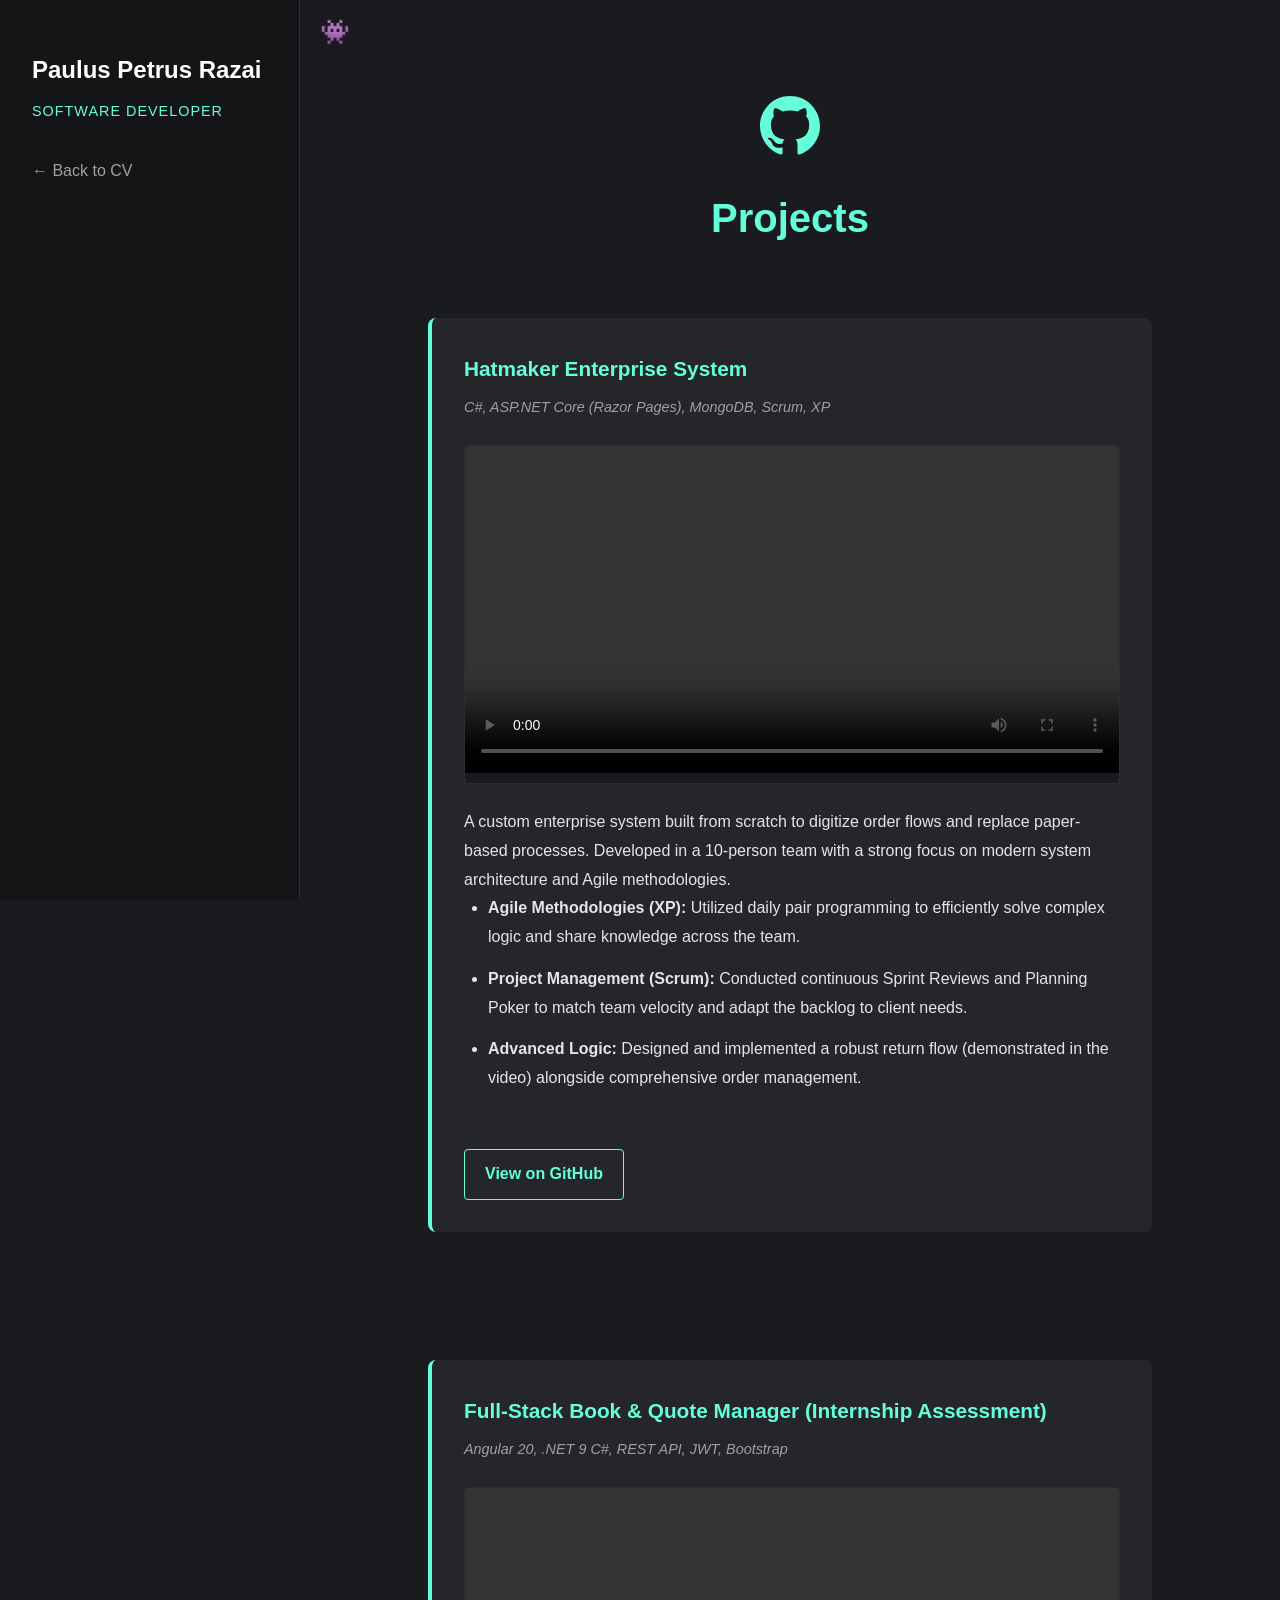
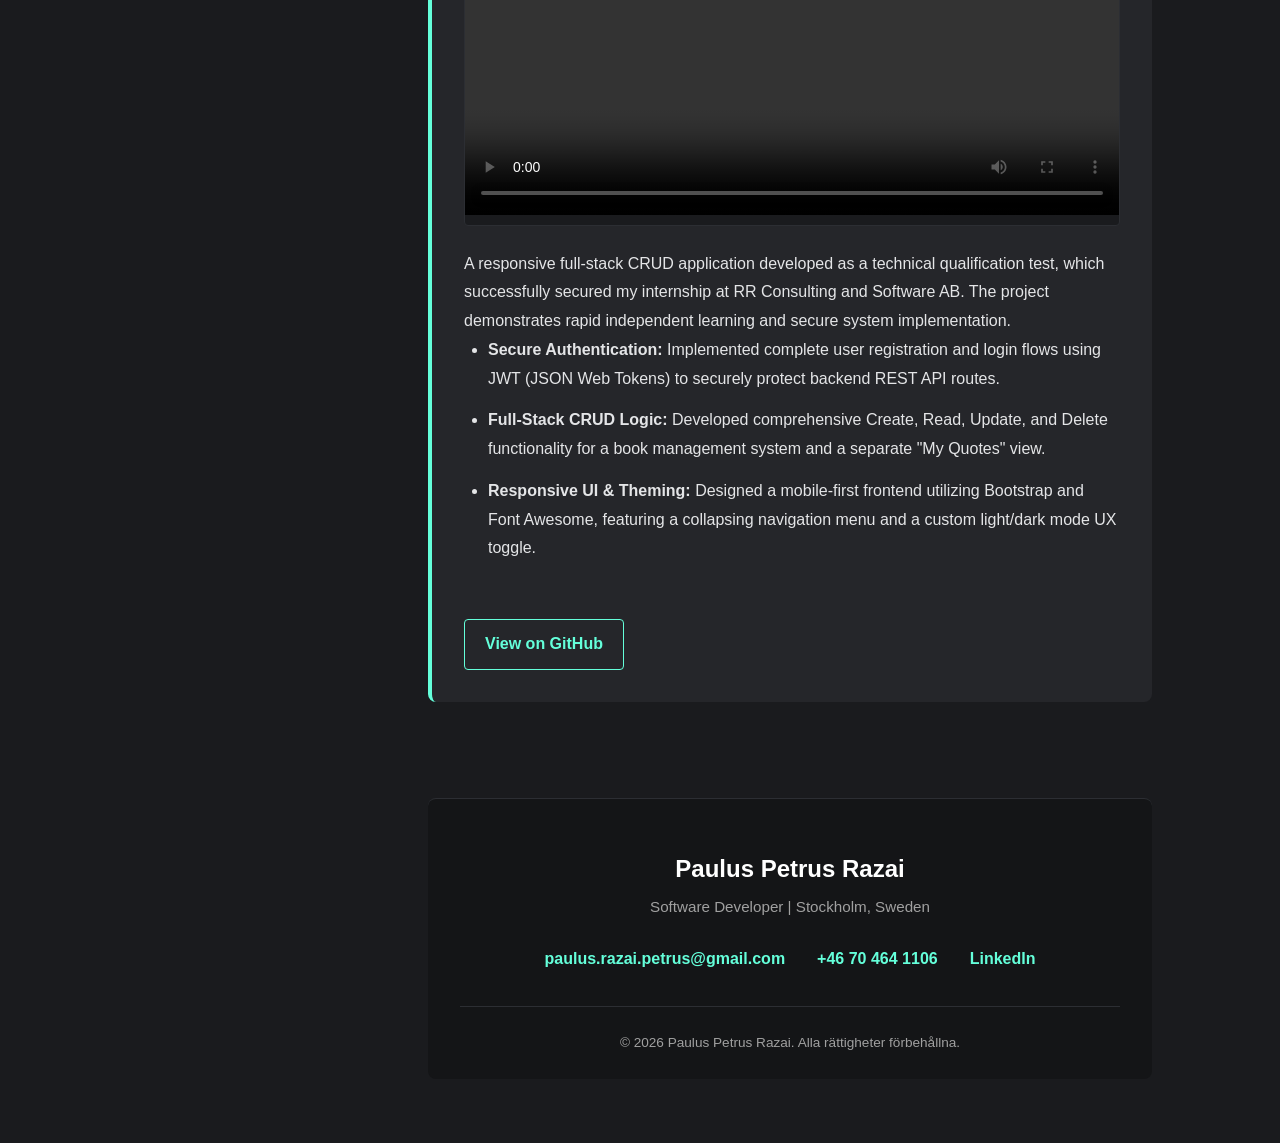
==== projects.html @ a989bcfb "foot" ====
<!doctype html>
<html lang="en">
  <head>
    <meta charset="UTF-8" />
    <meta name="viewport" content="width=device-width, initial-scale=1.0" />
    <title>My Projects | Paulus Razai</title>
    <link rel="stylesheet" href="style.css" />
  </head>
  <body>
    <!-- Den rörliga roboten -->
    <div id="scroll-runner" class="runner">👾</div>

    <!-- Sidmeny -->
    <nav>
      <h1>Paulus Petrus Razai</h1>
      <p class="title">Software Developer</p>
      <ul>
        <li><a href="index.html">← Back to CV</a></li>
      </ul>
    </nav>

    <!-- Projekt Innehåll -->
    <main>
      <!-- Centrerad Header med GitHub-ikon -->
      <section style="text-align: center; margin-bottom: 2rem">
        <svg
          height="60"
          viewBox="0 0 16 16"
          width="60"
          fill="var(--accent)"
          style="margin-bottom: 1rem"
        >
          <path
            d="M8 0C3.58 0 0 3.58 0 8c0 3.54 2.29 6.53 5.47 7.59.4.07.55-.17.55-.38 0-.19-.01-.82-.01-1.49-2.01.37-2.53-.49-2.69-.94-.09-.23-.48-.94-.82-1.13-.28-.15-.68-.52-.01-.53.63-.01 1.08.58 1.23.82.72 1.21 1.87.87 2.33.66.07-.52.28-.87.51-1.07-1.78-.2-3.64-.89-3.64-3.95 0-.87.31-1.59.82-2.15-.08-.2-.36-1.02.08-2.12 0 0 .67-.21 2.2.82.64-.18 1.32-.27 2-.27.68 0 1.36.09 2 .27 1.53-1.04 2.2-.82 2.2-.82.44 1.1.16 1.92.08 2.12.51.56.82 1.27.82 2.15 0 3.07-1.87 3.75-3.65 3.95.29.25.54.73.54 1.48 0 1.07-.01 1.93-.01 2.2 0 .21.15.46.55.38A8.013 8.013 0 0016 8c0-4.42-3.58-8-8-8z"
          ></path>
        </svg>
        <h1 style="color: var(--accent); font-size: 2.5rem; border: none">
          Projects
        </h1>
      </section>

      <!-- Hatmaker Enterprise System -->
      <section>
        <div class="job">
          <h3>Hatmaker Enterprise System</h3>
          <p class="job-meta">
            C#, ASP.NET Core (Razor Pages), MongoDB, Scrum, XP
          </p>

          <!-- Video Player -->
          <div
            style="
              margin: 1.5rem 0;
              background-color: var(--bg-color);
              border-radius: 4px;
              overflow: hidden;
              border: 1px solid #2c2e33;
            "
          >
            <video
              src="assets/hattmakaren.mp4"
              controls
              width="100%"
              preload="metadata"
            ></video>
          </div>

          <p>
            A custom enterprise system built from scratch to digitize order
            flows and replace paper-based processes. Developed in a 10-person
            team with a strong focus on modern system architecture and Agile
            methodologies.
          </p>

          <ul class="resume-list">
            <li>
              <strong>Agile Methodologies (XP):</strong> Utilized daily pair
              programming to efficiently solve complex logic and share knowledge
              across the team.
            </li>
            <li>
              <strong>Project Management (Scrum):</strong> Conducted continuous
              Sprint Reviews and Planning Poker to match team velocity and adapt
              the backlog to client needs.
            </li>
            <li>
              <strong>Advanced Logic:</strong> Designed and implemented a robust
              return flow (demonstrated in the video) alongside comprehensive
              order management.
            </li>
          </ul>

          <a
            href="https://github.com/ragerollr/HattmakarProjekt"
            class="btn"
            target="_blank"
            >View on GitHub</a
          >
        </div>
      </section>

      <!-- RR Consulting Assessment Project -->
      <section>
        <div class="job">
          <h3>Full-Stack Book & Quote Manager (Internship Assessment)</h3>
          <p class="job-meta">
            Angular 20, .NET 9 C#, REST API, JWT, Bootstrap
          </p>

          <!-- Video Player -->
          <div
            style="
              margin: 1.5rem 0;
              background-color: var(--bg-color);
              border-radius: 4px;
              overflow: hidden;
              border: 1px solid #2c2e33;
            "
          >
            <!-- Byt ut src mot namnet på din nya video, t.ex. book-app.mp4 -->
            <video
              src="assets/book-app.mp4"
              controls
              width="100%"
              preload="metadata"
            ></video>
          </div>

          <p>
            A responsive full-stack CRUD application developed as a technical
            qualification test, which successfully secured my internship at RR
            Consulting and Software AB. The project demonstrates rapid
            independent learning and secure system implementation.
          </p>

          <ul class="resume-list">
            <li>
              <strong>Secure Authentication:</strong> Implemented complete user
              registration and login flows using JWT (JSON Web Tokens) to
              securely protect backend REST API routes.
            </li>
            <li>
              <strong>Full-Stack CRUD Logic:</strong> Developed comprehensive
              Create, Read, Update, and Delete functionality for a book
              management system and a separate "My Quotes" view.
            </li>
            <li>
              <strong>Responsive UI & Theming:</strong> Designed a mobile-first
              frontend utilizing Bootstrap and Font Awesome, featuring a
              collapsing navigation menu and a custom light/dark mode UX toggle.
            </li>
          </ul>

          <a
            href="https://github.com/P-P-R/Internship-Book-App"
            class="btn"
            target="_blank"
            >View on GitHub</a
          >
        </div>
      </section>

      <!-- Kopiera och klistra in <section>-blocket ovan för att lägga till fler projekt! -->

      <footer>
        <div class="footer-content">
          <h3>Paulus Petrus Razai</h3>
          <p>Software Developer | Stockholm, Sweden</p>
          <div class="footer-links">
            <a href="mailto:paulus.razai.petrus@gmail.com"
              >paulus.razai.petrus@gmail.com</a
            >
            <a href="tel:+46704641106">+46 70 464 1106</a>
            <a href="https://www.linkedin.com/in/paulusrazai" target="_blank"
              >LinkedIn</a
            >
          </div>
        </div>
        <div class="footer-bottom">
          <p>&copy; 2026 Paulus Petrus Razai. Alla rättigheter förbehållna.</p>
        </div>
      </footer>
    </main>

    <script src="script.js"></script>
  </body>
</html>
---- style.css ----
/* Grundinställningar för en luftig och modern känsla */
:root {
  --bg-color: #1a1b1e;
  --sidebar-bg: #141517;
  --text-main: #e4e5e7;
  --text-muted: #a0a0a0;
  --accent: #64ffda;
  --accent-hover: #4cdbba;
}

* {
  box-sizing: border-box;
  margin: 0;
  padding: 0;
}

html {
  scroll-behavior: smooth;
}

body {
  font-family: "Segoe UI", Tahoma, Geneva, Verdana, sans-serif;
  background-color: var(--bg-color);
  color: var(--text-main);
  line-height: 1.8;
  display: flex;
}

/* Sidmenyn (Fixed) */
nav {
  width: 300px;
  background-color: var(--sidebar-bg);
  height: 100vh;
  position: fixed;
  padding: 3rem 2rem;
  display: flex;
  flex-direction: column;
  border-right: 1px solid #2c2e33;
}

nav h1 {
  font-size: 1.5rem;
  margin-bottom: 0.5rem;
  color: #ffffff;
}

nav p.title {
  color: var(--accent);
  font-size: 0.9rem;
  margin-bottom: 2rem;
  text-transform: uppercase;
  letter-spacing: 1px;
}

nav ul {
  list-style: none;
  display: flex;
  flex-direction: column;
  gap: 1rem;
}

nav ul li a {
  color: var(--text-muted);
  text-decoration: none;
  font-size: 1rem;
  transition: color 0.3s ease;
}

nav ul li a:hover {
  color: var(--accent);
}

.contact-info {
  margin-top: auto;
  font-size: 0.85rem;
  color: var(--text-muted);
}

.contact-info a {
  color: var(--text-main);
  text-decoration: none;
  display: block;
  margin-top: 0.5rem;
}

/* Huvudinnehållet */
main {
  margin-left: 300px;
  padding: 4rem 10%;
  max-width: 1200px;
}

section {
  margin-bottom: 6rem;
  padding-top: 2rem;
}

h2 {
  font-size: 2rem;
  margin-bottom: 2rem;
  color: #ffffff;
  border-bottom: 2px solid #2c2e33;
  padding-bottom: 0.5rem;
  display: inline-block;
}

h3 {
  font-size: 1.3rem;
  color: var(--accent);
  margin-bottom: 0.5rem;
}

.job-meta {
  color: var(--text-muted);
  font-size: 0.9rem;
  margin-bottom: 1.5rem;
  font-style: italic;
}

ul.resume-list {
  list-style-type: disc;
  padding-left: 1.5rem;
  margin-bottom: 2rem;
}

ul.resume-list li {
  margin-bottom: 0.8rem;
}

/* Certifikat-knappar */
.cert-card {
  background-color: #25262a;
  padding: 2rem;
  border-radius: 8px;
  border-left: 4px solid var(--accent);
  margin-bottom: 1.5rem;
}

.btn {
  display: inline-block;
  margin-top: 1.5rem;
  padding: 10px 20px;
  background-color: transparent;
  color: var(--accent);
  border: 1px solid var(--accent);
  border-radius: 4px;
  text-decoration: none;
  font-weight: bold;
  transition: all 0.3s ease;
}

.btn:hover {
  background-color: var(--accent);
  color: var(--bg-color);
}

/* Mobilanpassning */
/* Mobilanpassning */
@media (max-width: 900px) {
  body {
    flex-direction: column;
  }
  nav {
    width: 100%;
    height: auto;
    position: sticky; /* Gör att menyn låses fast i toppen */
    top: 0;
    z-index: 1000;
    padding: 1rem 5%;
    border-right: none;
    border-bottom: 1px solid #2c2e33;
    background-color: var(
      --sidebar-bg
    ); /* Svart bakgrund så texten inte krockar */
    display: flex;
    flex-direction: column;
  }
  nav h1 {
    font-size: 1.2rem;
    margin-bottom: 0;
  }
  nav p.title,
  .contact-info {
    display: none; /* Döljs i menyn på mobilen för att spara skärmhöjd */
  }
  nav ul {
    flex-direction: row;
    overflow-x: auto; /* Låter menylänkarna skrollas i sidled */
    white-space: nowrap;
    gap: 1.5rem;
    padding-top: 0.8rem;
    padding-bottom: 0.2rem;
  }
  /* Gömmer den fula skroll-listen men behåller funktionen */
  nav ul::-webkit-scrollbar {
    display: none;
  }
  main {
    margin-left: 0;
    padding: 2rem 5%;
  }
}

/* --- Sväveffekt på jobberfarenheter och certifikat --- */
/* Uppdatera den befintliga .cert-card så här, och lägg till .job bredvid */
.cert-card,
.job {
  background-color: #25262a;
  padding: 2rem;
  border-radius: 8px;
  border-left: 4px solid var(--accent);
  margin-bottom: 1.5rem;
  transition:
    transform 0.3s ease,
    box-shadow 0.3s ease;
}

.job:hover,
.cert-card:hover {
  transform: translateY(-6px);
  box-shadow: 0 12px 24px rgba(0, 0, 0, 0.4);
}

/* --- Mjuka inladdningsanimationer för hela sidan --- */
@keyframes fadeSlideUp {
  from {
    opacity: 0;
    transform: translateY(30px);
  }
  to {
    opacity: 1;
    transform: translateY(0);
  }
}

section {
  animation: fadeSlideUp 0.8s ease-out forwards;
  opacity: 0; /* Håller sektionen osynlig tills animationen startar */
}

/* Fördröjer varje sektion lite grann för en kaskad-effekt */
section:nth-of-type(1) {
  animation-delay: 0.1s;
}
section:nth-of-type(2) {
  animation-delay: 0.3s;
}
section:nth-of-type(3) {
  animation-delay: 0.5s;
}
section:nth-of-type(4) {
  animation-delay: 0.7s;
}
section:nth-of-type(5) {
  animation-delay: 0.9s;
}
section:nth-of-type(6) {
  animation-delay: 1.1s;
}

/* --- Sidfot (Footer) --- */
footer {
  background-color: var(--sidebar-bg);
  padding: 3rem 2rem 1.5rem;
  margin-top: 4rem; /* Skapar luft mellan referenserna och sidfoten */
  border-top: 1px solid #2c2e33;
  border-radius: 8px;
  text-align: center;
  animation: fadeSlideUp 1.3s ease-out forwards;
  opacity: 0;
}

.footer-content h3 {
  font-size: 1.5rem;
  color: #ffffff;
  margin-bottom: 0.2rem;
  border-bottom: none;
}

.footer-content p {
  color: var(--text-muted);
  margin-bottom: 1.5rem;
  font-size: 0.95rem;
}

.footer-links {
  display: flex;
  justify-content: center;
  gap: 2rem;
  margin-bottom: 2rem;
  flex-wrap: wrap; /* Gör att länkarna hamnar på nya rader om skärmen är väldigt smal */
}

.footer-links a {
  color: var(--accent);
  text-decoration: none;
  font-weight: bold;
  transition: color 0.3s ease;
}

.footer-links a:hover {
  color: var(--bg-color);
  background-color: var(--accent);
  padding: 0 5px;
  border-radius: 3px;
}

.footer-bottom {
  border-top: 1px solid #2c2e33;
  padding-top: 1.5rem;
  font-size: 0.85rem;
  color: var(--text-muted);
}

/* --- Den springande roboten --- */
#scroll-runner {
  position: fixed;
  top: 10px; /* Högst upp på datorskärmar */
  left: 0;
  font-size: 1.5rem;
  z-index: 10000;
  pointer-events: none;
  transition: transform 0.15s ease-out;
}

/* Anpassning enbart för mobilskärmar */
@media (max-width: 900px) {
  #scroll-runner {
    top: 130px; /* Flyttas ner under menyn på mobilen */
  }
}

/* Skapar en studsande löprörelse */
.runner {
  display: inline-block;
  animation: robotRun 0.4s infinite alternate ease-in-out;
}

@keyframes robotRun {
  0% {
    transform: translateY(0) scaleX(var(--dir, 1));
  }
  100% {
    transform: translateY(-4px) scaleX(var(--dir, 1));
  }
}
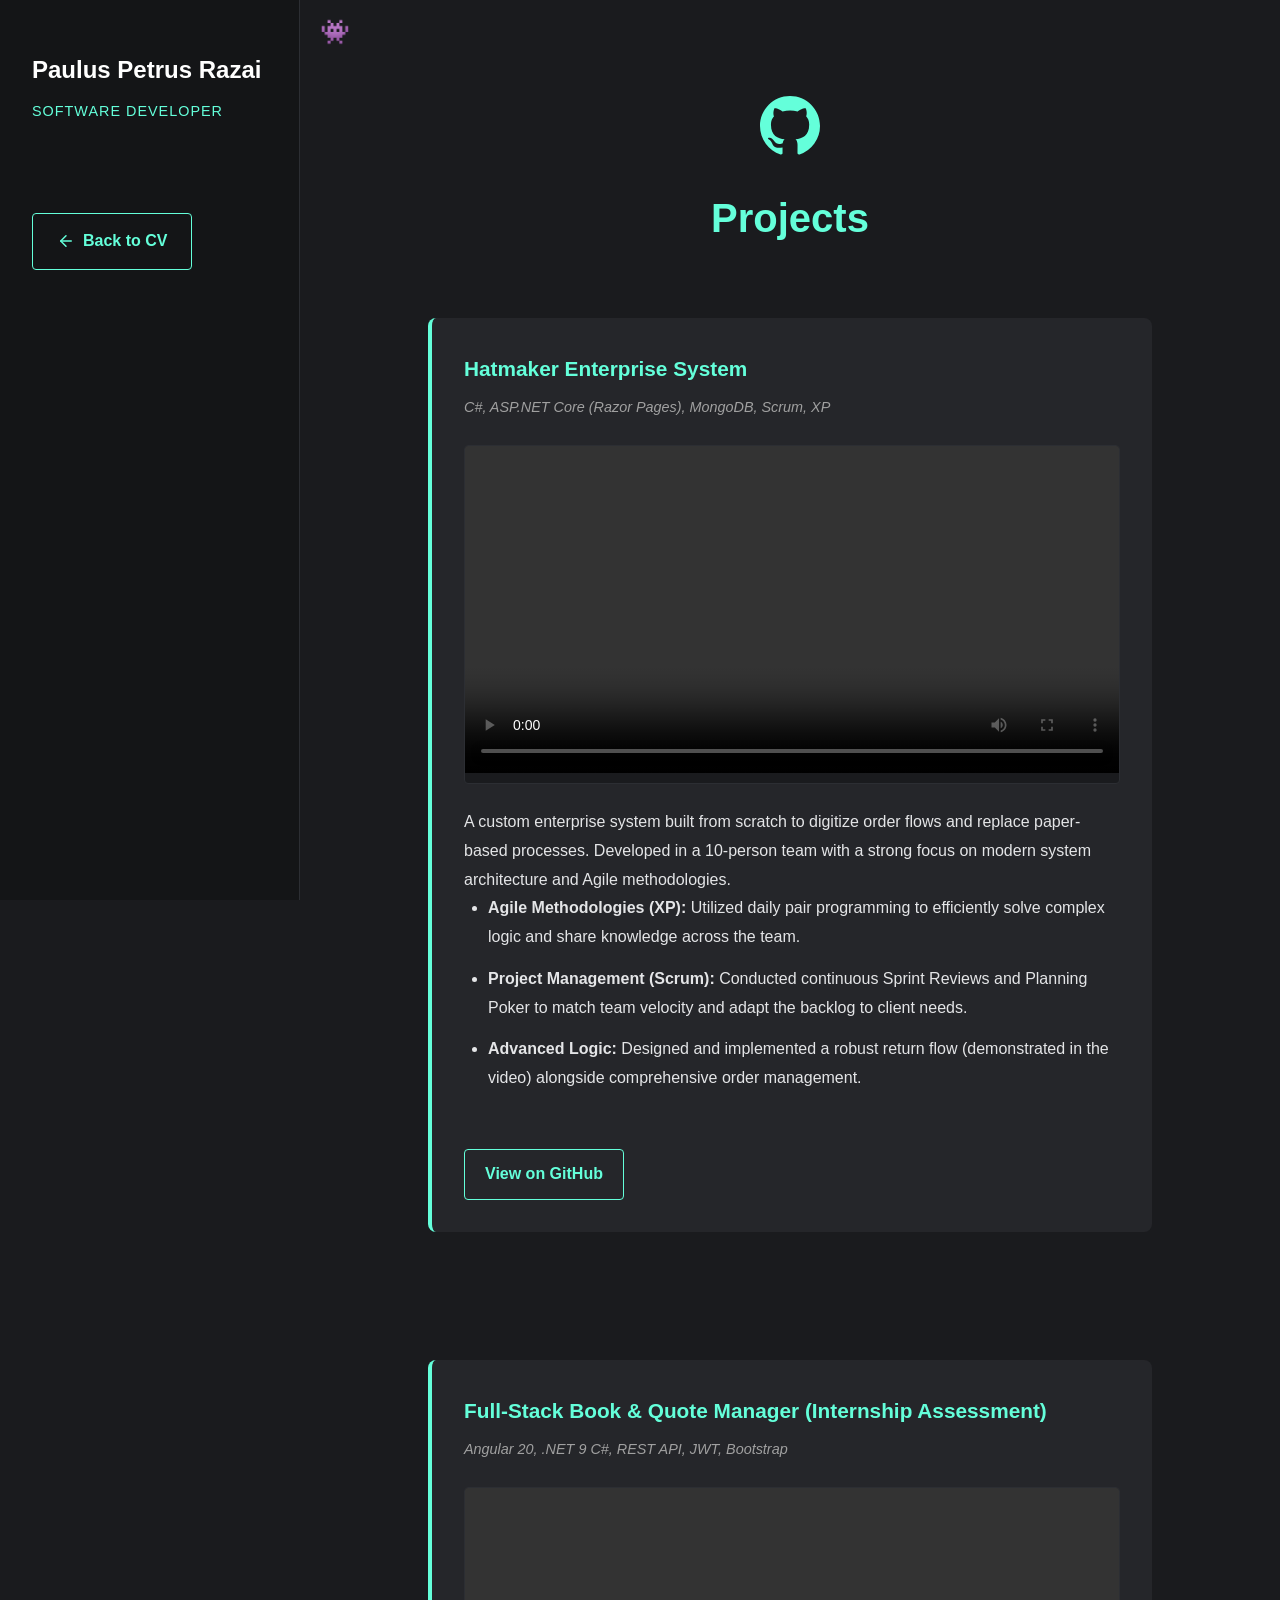
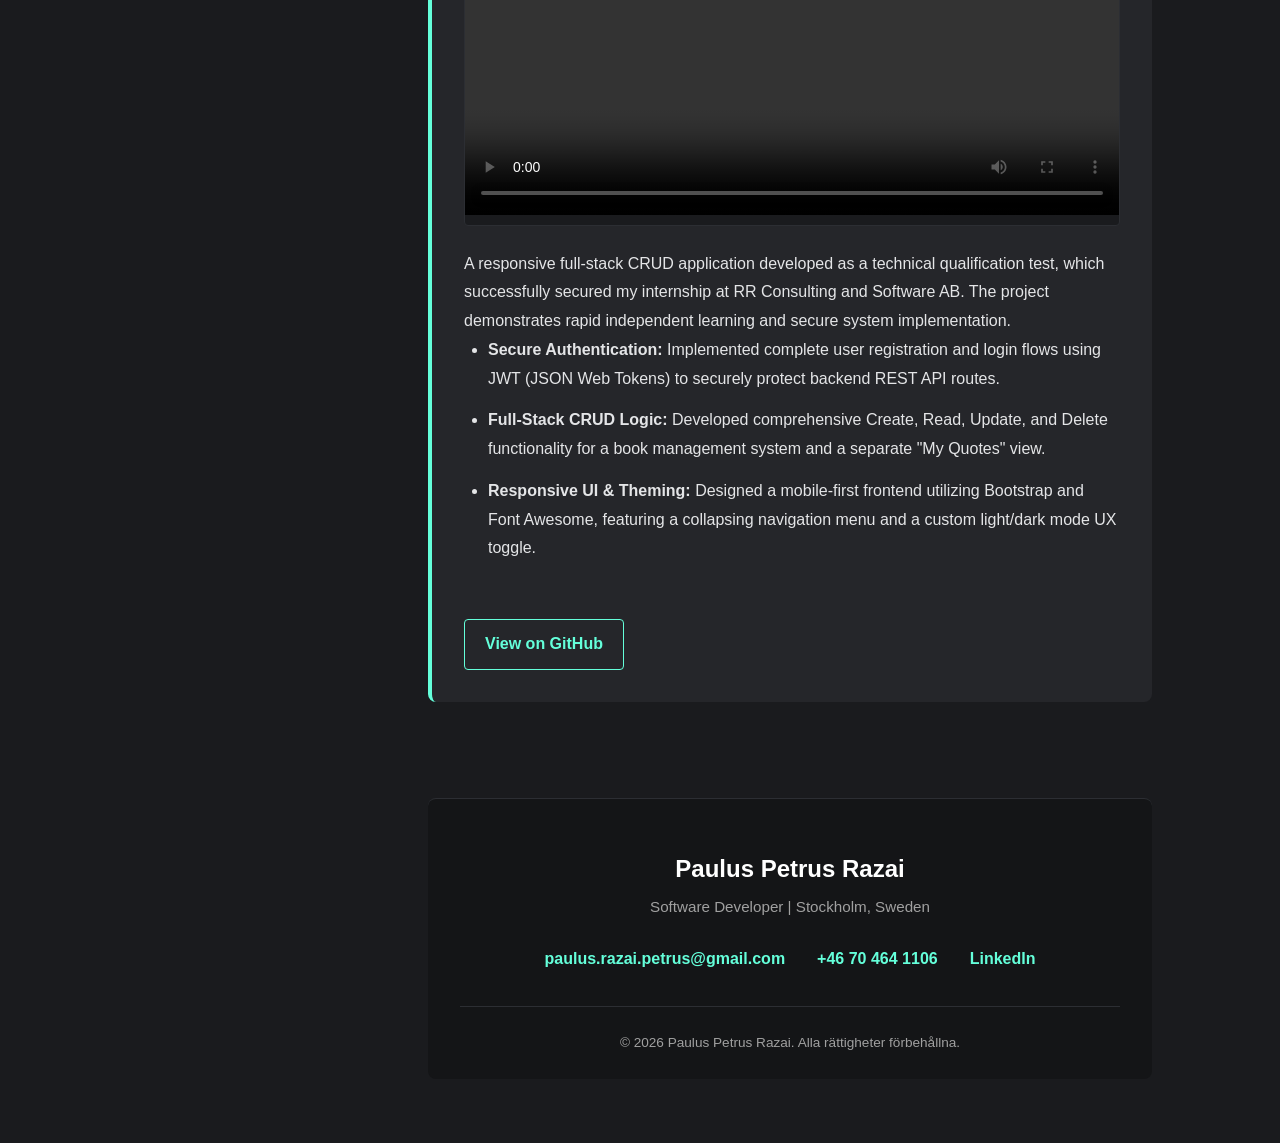
==== commit 1dc030b5: "updates to navbar" ====
--- a/projects.html
+++ b/projects.html
@@ -14,9 +14,34 @@
     <nav>
       <h1>Paulus Petrus Razai</h1>
       <p class="title">Software Developer</p>
-      <ul>
-        <li><a href="index.html">← Back to CV</a></li>
-      </ul>
+
+      <div style="margin-top: 2rem">
+        <a
+          href="index.html"
+          class="btn"
+          style="
+            display: inline-flex;
+            align-items: center;
+            gap: 8px;
+            padding: 0.8rem 1.5rem;
+          "
+        >
+          <svg
+            width="18"
+            height="18"
+            viewBox="0 0 24 24"
+            fill="none"
+            stroke="currentColor"
+            stroke-width="2"
+            stroke-linecap="round"
+            stroke-linejoin="round"
+          >
+            <path d="M19 12H5"></path>
+            <path d="M12 19l-7-7 7-7"></path>
+          </svg>
+          Back to CV
+        </a>
+      </div>
     </nav>
 
     <!-- Projekt Innehåll -->
@@ -57,12 +82,10 @@
               border: 1px solid #2c2e33;
             "
           >
-            <video
-              src="assets/hattmakaren.mp4"
-              controls
-              width="100%"
-              preload="metadata"
-            ></video>
+            <video controls width="100%" preload="metadata">
+              <source src="assets/hattmakaren.mp4" type="video/mp4" />
+              Din webbläsare stödjer inte video-taggen.
+            </video>
           </div>
 
           <p>
--- a/style.css
+++ b/style.css
@@ -344,3 +344,45 @@
     transform: translateY(-4px) scaleX(var(--dir, 1));
   }
 }
+
+/* --- Sjuk övergångsanimation för roboten --- */
+.warp-speed {
+  /* Avbryter den vanliga spring-animationen och kör denna istället */
+  animation: crazySpinDrag 1s cubic-bezier(0.68, -0.55, 0.265, 1.55) forwards !important;
+}
+
+@keyframes crazySpinDrag {
+  0% {
+    transform: scale(1) rotate(0deg);
+  }
+  30% {
+    /* Snurrar upp och blir större */
+    transform: scale(3) rotate(720deg);
+  }
+  100% {
+    /* Flyger iväg ut ur skärmen */
+    transform: scale(5) rotate(1440deg) translateX(300px);
+    opacity: 0;
+  }
+}
+
+/* --- Skrollbar meny för mindre skärmar --- */
+@media (max-width: 900px) {
+  nav ul {
+    display: flex;
+    flex-direction: row;
+    overflow-x: auto;
+    white-space: nowrap;
+    padding-bottom: 10px;
+    gap: 15px;
+    /* Döljer rullningslisten för en renare look */
+    scrollbar-width: none;
+    -ms-overflow-style: none;
+  }
+  nav ul::-webkit-scrollbar {
+    display: none;
+  }
+  nav li {
+    margin-bottom: 0;
+  }
+}
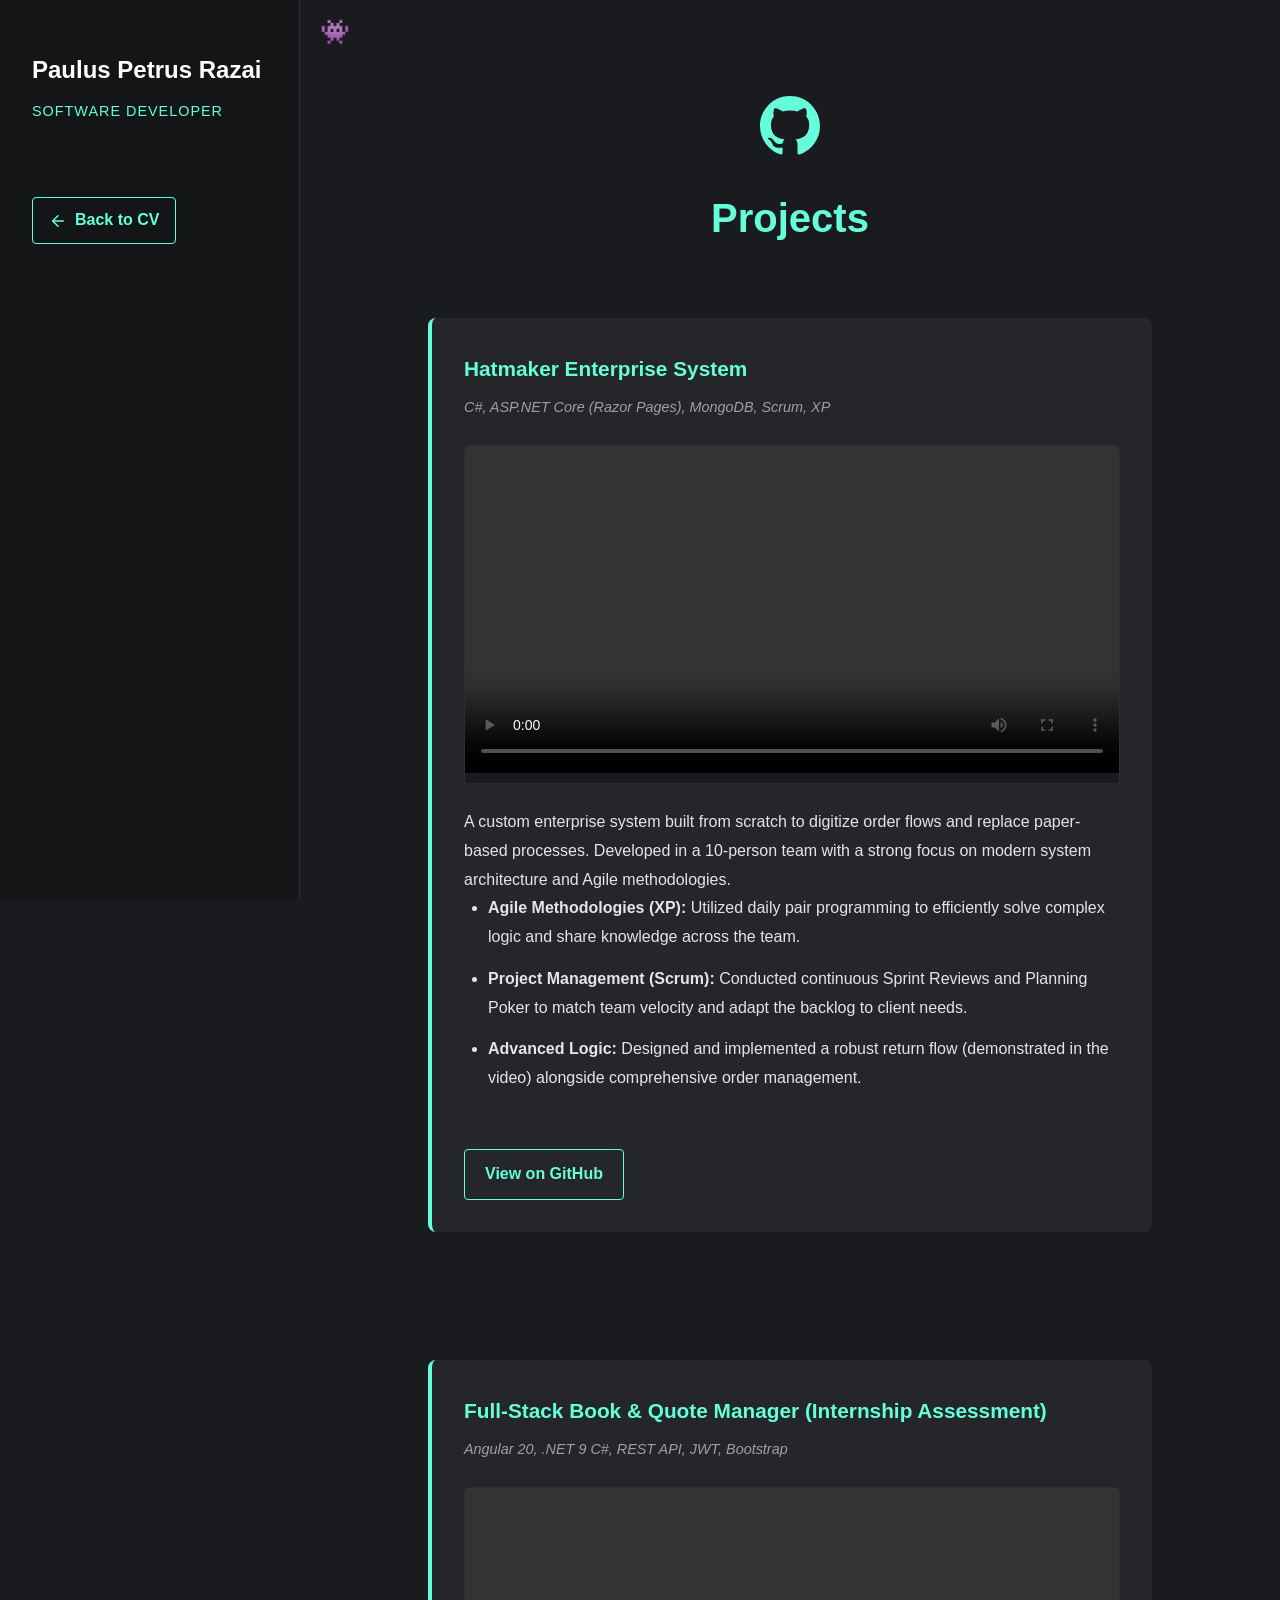
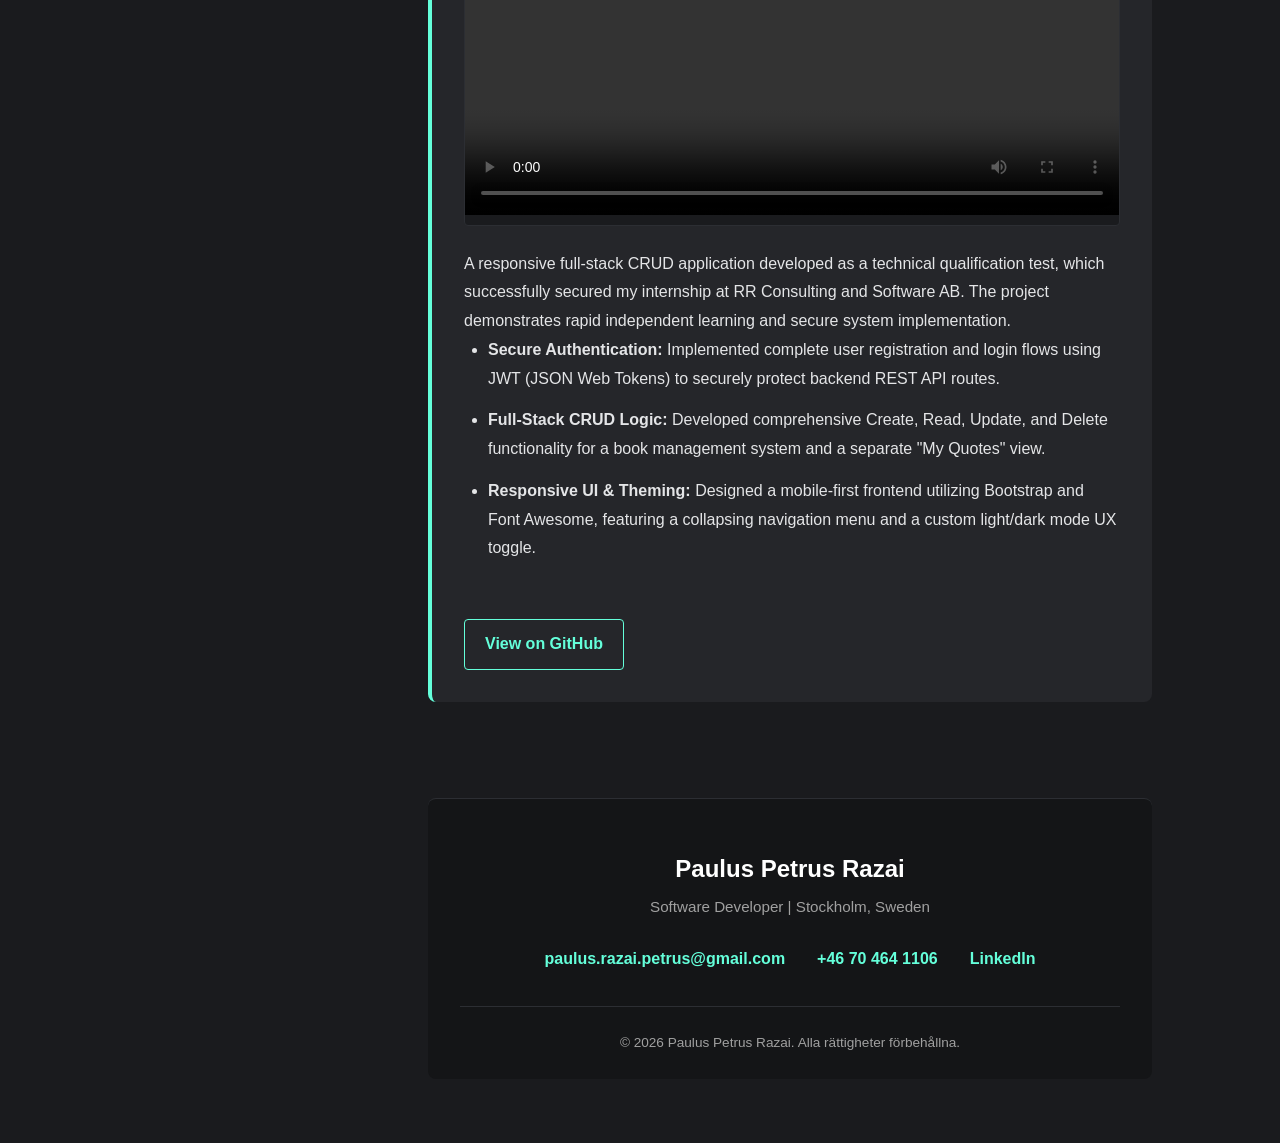
==== commit c1dc3c37: "contact me" ====
--- a/projects.html
+++ b/projects.html
@@ -15,7 +15,7 @@
       <h1>Paulus Petrus Razai</h1>
       <p class="title">Software Developer</p>
 
-      <div style="margin-top: 2rem">
+      <div style="margin-top: 1rem">
         <a
           href="index.html"
           class="btn"
@@ -23,7 +23,7 @@
             display: inline-flex;
             align-items: center;
             gap: 8px;
-            padding: 0.8rem 1.5rem;
+            padding: 0.5rem 1rem;
           "
         >
           <svg
--- a/style.css
+++ b/style.css
@@ -326,7 +326,7 @@
 /* Anpassning enbart för mobilskärmar */
 @media (max-width: 900px) {
   #scroll-runner {
-    top: 130px; /* Flyttas ner under menyn på mobilen */
+    top: 160px; /* Flyttas ner under menyn på mobilen */
   }
 }
 
@@ -345,23 +345,31 @@
   }
 }
 
-/* --- Sjuk övergångsanimation för roboten --- */
+/* --- Sjuk övergångsanimation för roboten (Centrerad) --- */
 .warp-speed {
-  /* Avbryter den vanliga spring-animationen och kör denna istället */
-  animation: crazySpinDrag 1s cubic-bezier(0.68, -0.55, 0.265, 1.55) forwards !important;
-}
-
-@keyframes crazySpinDrag {
+  /* Tvingar roboten till mitten av skärmen */
+  top: 50vh !important;
+  left: 50vw !important;
+  /* Skapar en mjuk flygtur in till mitten innan animationen tar över */
+  transition:
+    top 0.4s ease-out,
+    left 0.4s ease-out !important;
+  /* Kör själva snurren */
+  animation: centerWarp 1.2s ease-in-out forwards !important;
+}
+
+@keyframes centerWarp {
   0% {
-    transform: scale(1) rotate(0deg);
-  }
-  30% {
-    /* Snurrar upp och blir större */
-    transform: scale(3) rotate(720deg);
+    transform: translate(-50%, -50%) scale(1) rotate(0deg);
+  }
+  50% {
+    /* Växer till och spinner i mitten av skärmen */
+    transform: translate(-50%, -50%) scale(4) rotate(720deg);
+    opacity: 1;
   }
   100% {
-    /* Flyger iväg ut ur skärmen */
-    transform: scale(5) rotate(1440deg) translateX(300px);
+    /* Zoomar in extremt nära och försvinner (som att den flyger in i kameran) */
+    transform: translate(-50%, -50%) scale(15) rotate(1440deg);
     opacity: 0;
   }
 }
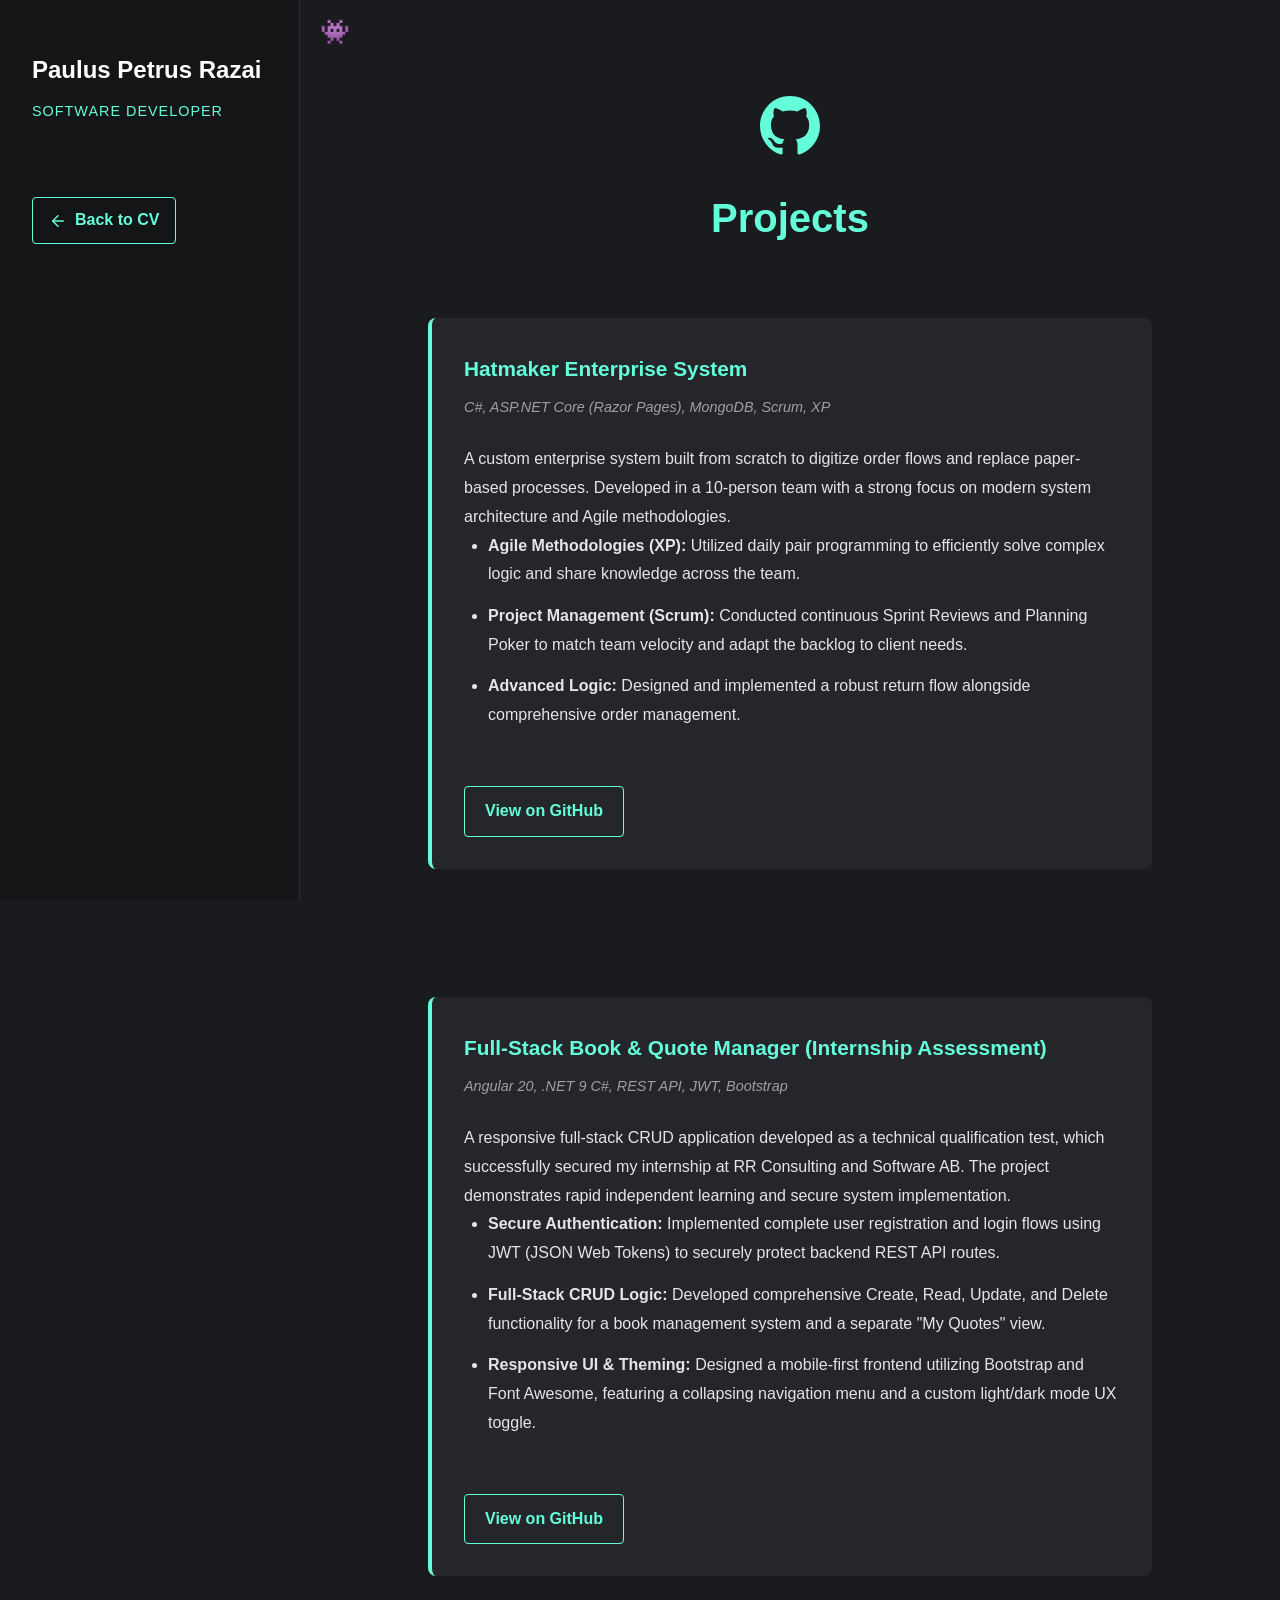
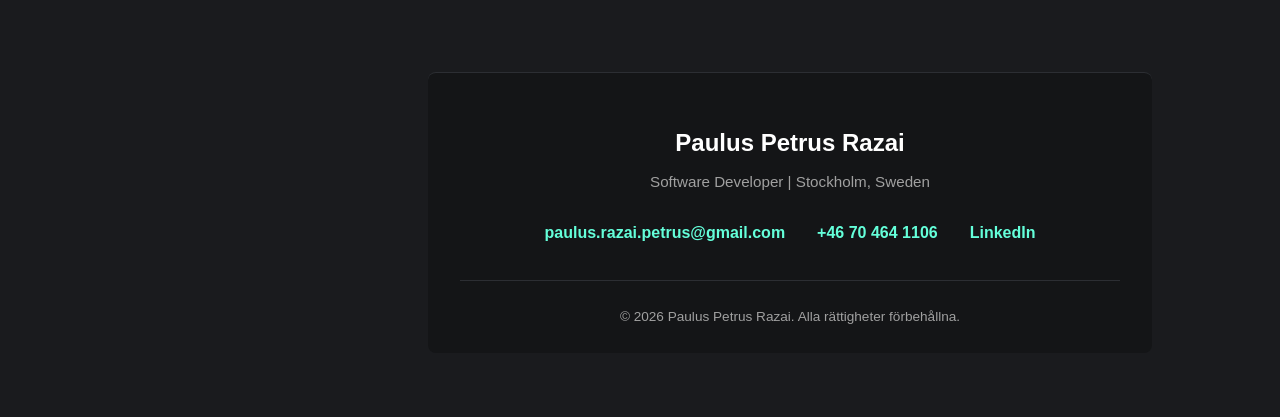
==== commit 15177ab0: "fix" ====
--- a/projects.html
+++ b/projects.html
@@ -72,23 +72,7 @@
             C#, ASP.NET Core (Razor Pages), MongoDB, Scrum, XP
           </p>
 
-          <!-- Video Player -->
-          <div
-            style="
-              margin: 1.5rem 0;
-              background-color: var(--bg-color);
-              border-radius: 4px;
-              overflow: hidden;
-              border: 1px solid #2c2e33;
-            "
-          >
-            <video controls width="100%" preload="metadata">
-              <source src="assets/hattmakaren.mp4" type="video/mp4" />
-              Din webbläsare stödjer inte video-taggen.
-            </video>
-          </div>
-
-          <p>
+          <p style="margin-top: 1rem">
             A custom enterprise system built from scratch to digitize order
             flows and replace paper-based processes. Developed in a 10-person
             team with a strong focus on modern system architecture and Agile
@@ -108,8 +92,7 @@
             </li>
             <li>
               <strong>Advanced Logic:</strong> Designed and implemented a robust
-              return flow (demonstrated in the video) alongside comprehensive
-              order management.
+              return flow alongside comprehensive order management.
             </li>
           </ul>
 
@@ -130,26 +113,7 @@
             Angular 20, .NET 9 C#, REST API, JWT, Bootstrap
           </p>
 
-          <!-- Video Player -->
-          <div
-            style="
-              margin: 1.5rem 0;
-              background-color: var(--bg-color);
-              border-radius: 4px;
-              overflow: hidden;
-              border: 1px solid #2c2e33;
-            "
-          >
-            <!-- Byt ut src mot namnet på din nya video, t.ex. book-app.mp4 -->
-            <video
-              src="assets/book-app.mp4"
-              controls
-              width="100%"
-              preload="metadata"
-            ></video>
-          </div>
-
-          <p>
+          <p style="margin-top: 1rem">
             A responsive full-stack CRUD application developed as a technical
             qualification test, which successfully secured my internship at RR
             Consulting and Software AB. The project demonstrates rapid
--- a/style.css
+++ b/style.css
@@ -68,6 +68,13 @@
 
 nav ul li a:hover {
   color: var(--accent);
+}
+
+/* --- Lyser upp länken för den aktiva sektionen --- */
+nav ul li a:hover,
+nav ul li a.active {
+  color: var(--accent); /* Din turkosa färg */
+  transition: color 0.3s ease;
 }
 
 .contact-info {
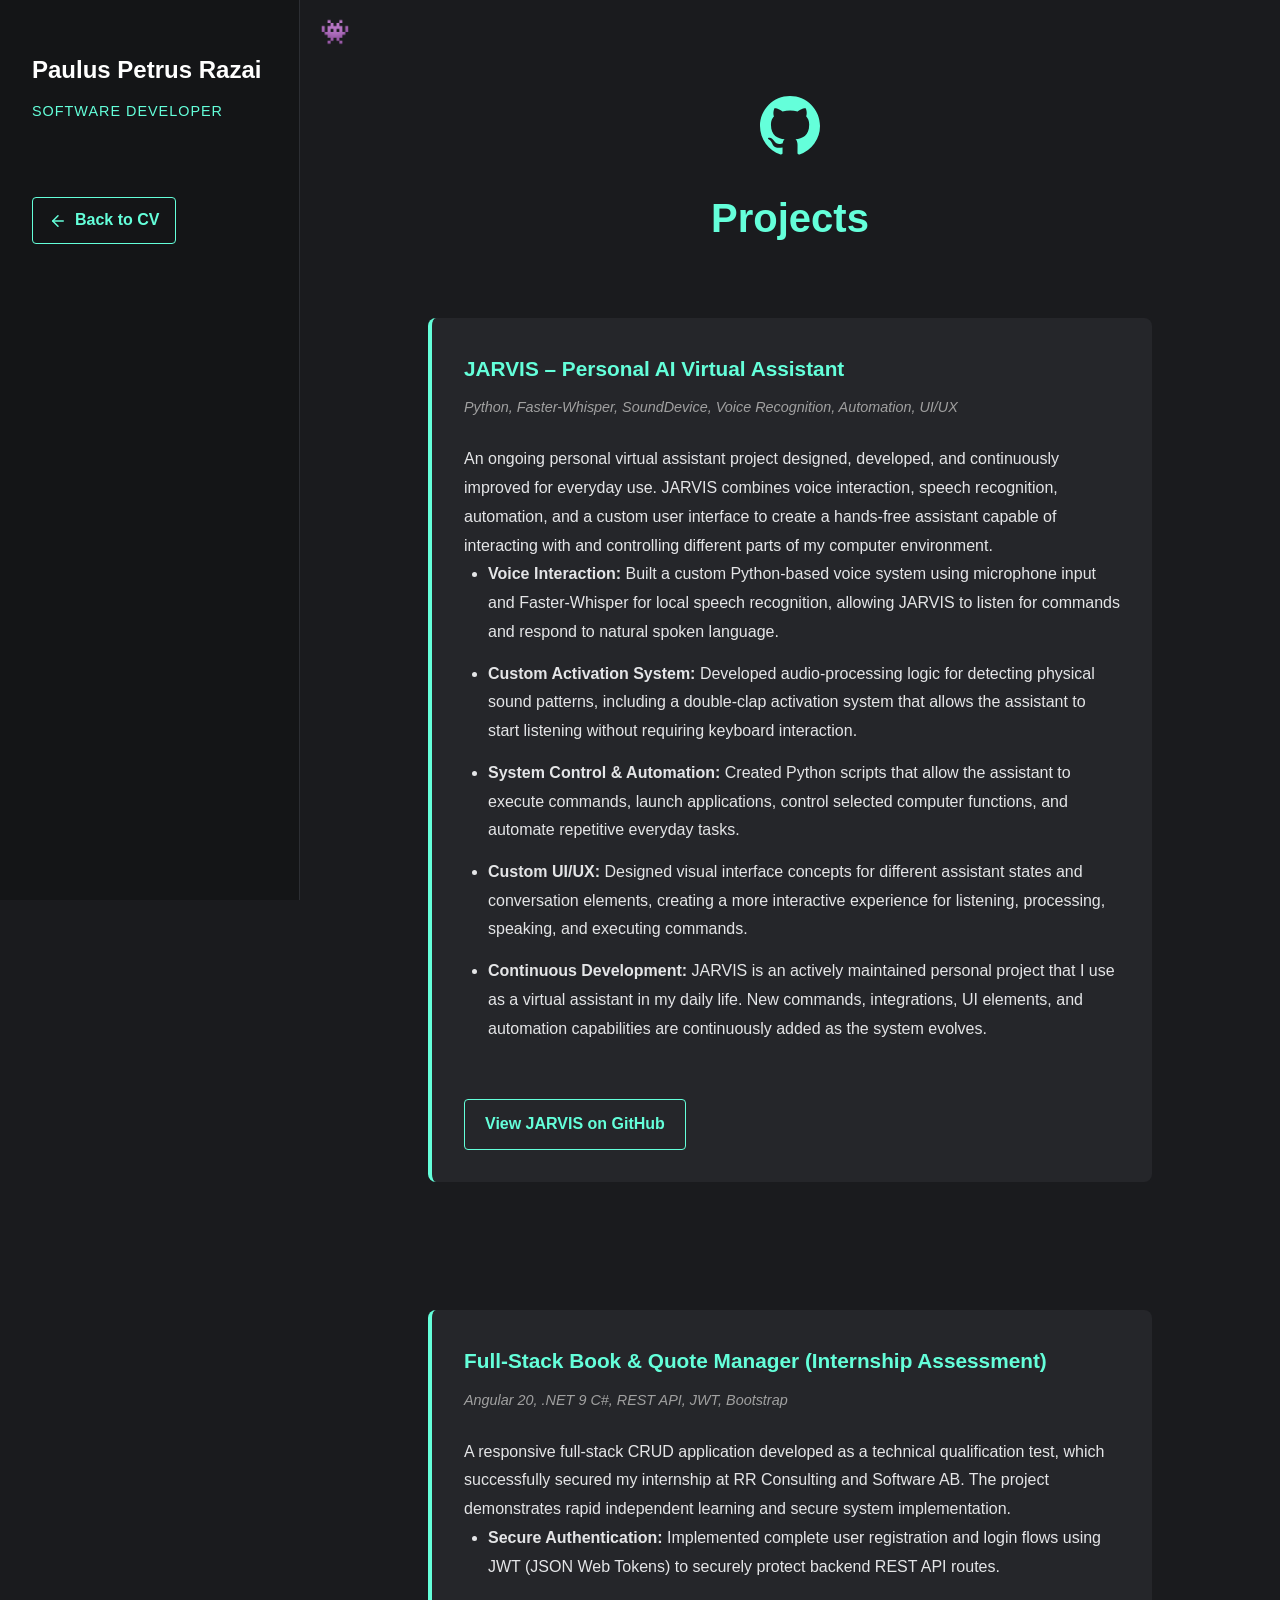
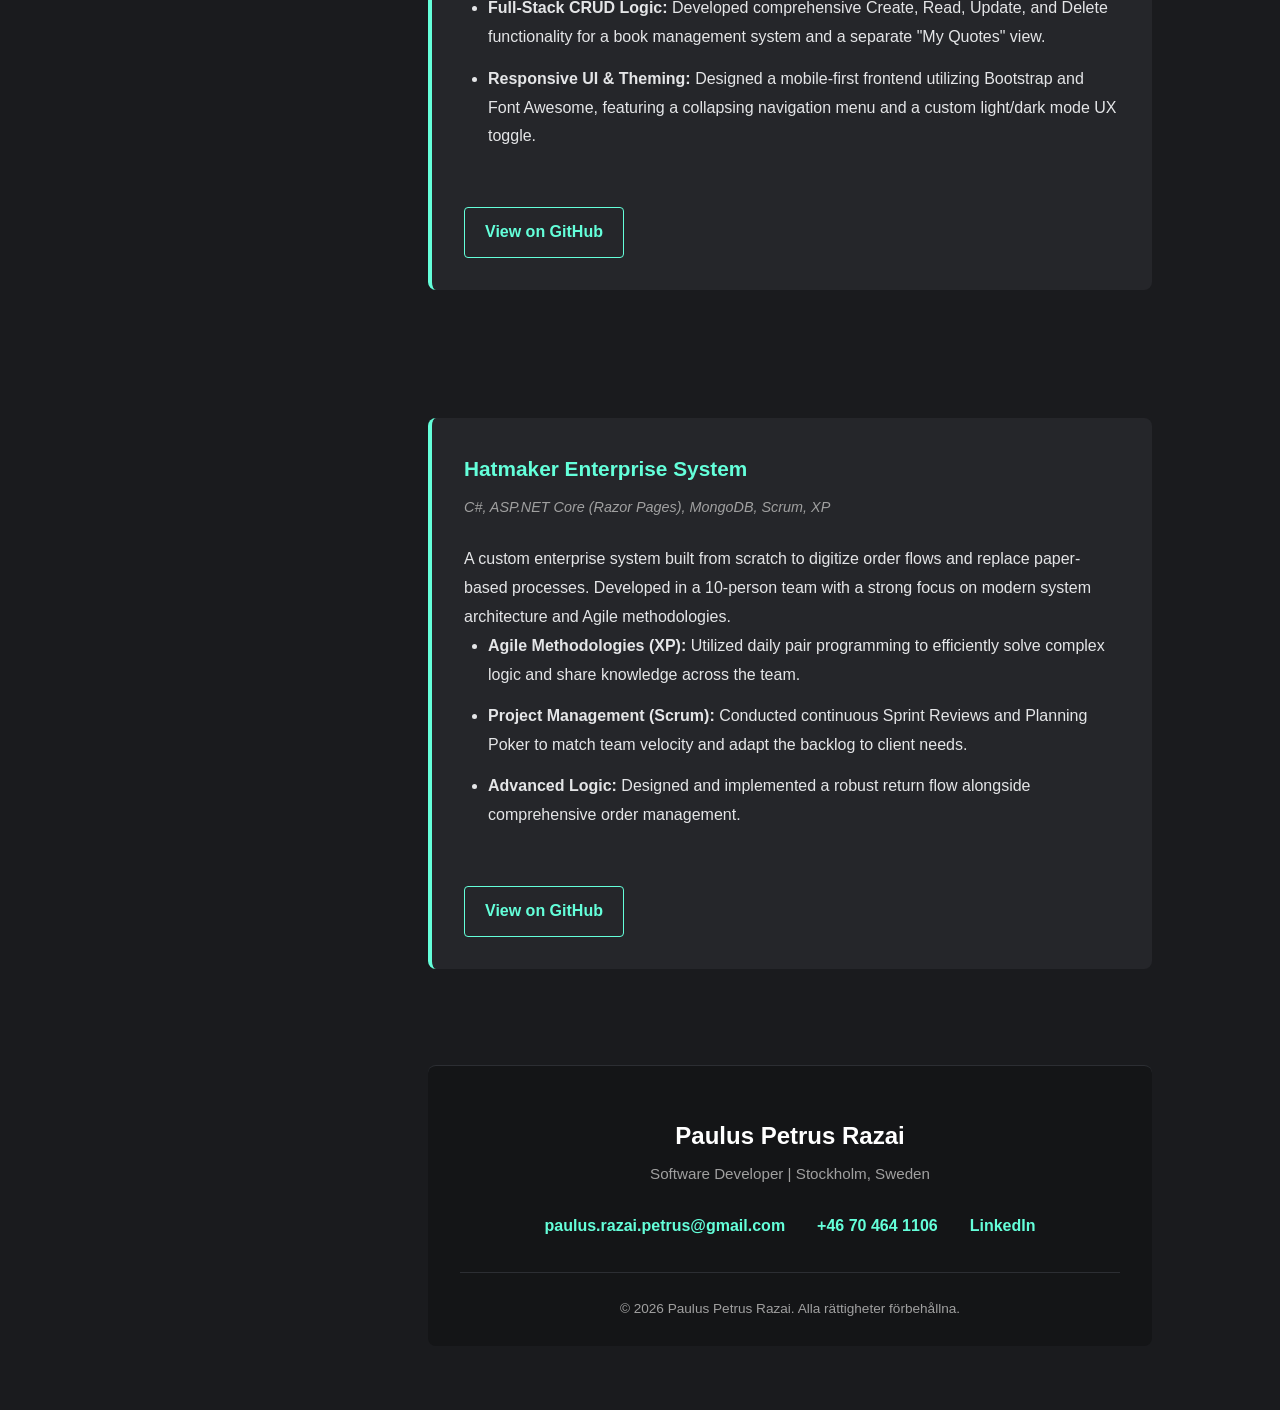
==== commit 847dc9e2: "projects update" ====
--- a/projects.html
+++ b/projects.html
@@ -4,6 +4,10 @@
     <meta charset="UTF-8" />
     <meta name="viewport" content="width=device-width, initial-scale=1.0" />
     <title>My Projects | Paulus Razai</title>
+    <meta
+      http-equiv="Content-Security-Policy"
+      content="default-src 'self'; style-src 'self' 'unsafe-inline'; img-src 'self' data: https:; media-src 'self'; script-src 'self' 'unsafe-inline';"
+    />
     <link rel="stylesheet" href="style.css" />
   </head>
   <body>
@@ -64,6 +68,115 @@
         </h1>
       </section>
 
+      <!-- JARVIS Virtual Assistant -->
+      <section>
+        <div class="job">
+          <h3>JARVIS – Personal AI Virtual Assistant</h3>
+
+          <p class="job-meta">
+            Python, Faster-Whisper, SoundDevice, Voice Recognition, Automation,
+            UI/UX
+          </p>
+
+          <p style="margin-top: 1rem">
+            An ongoing personal virtual assistant project designed, developed,
+            and continuously improved for everyday use. JARVIS combines voice
+            interaction, speech recognition, automation, and a custom user
+            interface to create a hands-free assistant capable of interacting
+            with and controlling different parts of my computer environment.
+          </p>
+
+          <ul class="resume-list">
+            <li>
+              <strong>Voice Interaction:</strong>
+              Built a custom Python-based voice system using microphone input
+              and Faster-Whisper for local speech recognition, allowing JARVIS
+              to listen for commands and respond to natural spoken language.
+            </li>
+
+            <li>
+              <strong>Custom Activation System:</strong>
+              Developed audio-processing logic for detecting physical sound
+              patterns, including a double-clap activation system that allows
+              the assistant to start listening without requiring keyboard
+              interaction.
+            </li>
+
+            <li>
+              <strong>System Control & Automation:</strong>
+              Created Python scripts that allow the assistant to execute
+              commands, launch applications, control selected computer
+              functions, and automate repetitive everyday tasks.
+            </li>
+
+            <li>
+              <strong>Custom UI/UX:</strong>
+              Designed visual interface concepts for different assistant states
+              and conversation elements, creating a more interactive experience
+              for listening, processing, speaking, and executing commands.
+            </li>
+
+            <li>
+              <strong>Continuous Development:</strong>
+              JARVIS is an actively maintained personal project that I use as a
+              virtual assistant in my daily life. New commands, integrations, UI
+              elements, and automation capabilities are continuously added as
+              the system evolves.
+            </li>
+          </ul>
+
+          <a
+            href="https://github.com/open-jarvis/OpenJarvis"
+            class="btn"
+            target="_blank"
+            rel="noopener noreferrer"
+            >View JARVIS on GitHub</a
+          >
+        </div>
+      </section>
+
+      <!-- RR Consulting Assessment Project -->
+      <section>
+        <div class="job">
+          <h3>Full-Stack Book & Quote Manager (Internship Assessment)</h3>
+          <p class="job-meta">
+            Angular 20, .NET 9 C#, REST API, JWT, Bootstrap
+          </p>
+
+          <p style="margin-top: 1rem">
+            A responsive full-stack CRUD application developed as a technical
+            qualification test, which successfully secured my internship at RR
+            Consulting and Software AB. The project demonstrates rapid
+            independent learning and secure system implementation.
+          </p>
+
+          <ul class="resume-list">
+            <li>
+              <strong>Secure Authentication:</strong> Implemented complete user
+              registration and login flows using JWT (JSON Web Tokens) to
+              securely protect backend REST API routes.
+            </li>
+            <li>
+              <strong>Full-Stack CRUD Logic:</strong> Developed comprehensive
+              Create, Read, Update, and Delete functionality for a book
+              management system and a separate "My Quotes" view.
+            </li>
+            <li>
+              <strong>Responsive UI & Theming:</strong> Designed a mobile-first
+              frontend utilizing Bootstrap and Font Awesome, featuring a
+              collapsing navigation menu and a custom light/dark mode UX toggle.
+            </li>
+          </ul>
+
+          <a
+            href="https://github.com/P-P-R/Internship-Book-App"
+            class="btn"
+            target="_blank"
+            >View on GitHub</a
+          >
+        </div>
+      </section>
+
       <!-- Hatmaker Enterprise System -->
       <section>
         <div class="job">
@@ -98,48 +211,6 @@
 
           <a
             href="https://github.com/ragerollr/HattmakarProjekt"
-            class="btn"
-            target="_blank"
-            >View on GitHub</a
-          >
-        </div>
-      </section>
-
-      <!-- RR Consulting Assessment Project -->
-      <section>
-        <div class="job">
-          <h3>Full-Stack Book & Quote Manager (Internship Assessment)</h3>
-          <p class="job-meta">
-            Angular 20, .NET 9 C#, REST API, JWT, Bootstrap
-          </p>
-
-          <p style="margin-top: 1rem">
-            A responsive full-stack CRUD application developed as a technical
-            qualification test, which successfully secured my internship at RR
-            Consulting and Software AB. The project demonstrates rapid
-            independent learning and secure system implementation.
-          </p>
-
-          <ul class="resume-list">
-            <li>
-              <strong>Secure Authentication:</strong> Implemented complete user
-              registration and login flows using JWT (JSON Web Tokens) to
-              securely protect backend REST API routes.
-            </li>
-            <li>
-              <strong>Full-Stack CRUD Logic:</strong> Developed comprehensive
-              Create, Read, Update, and Delete functionality for a book
-              management system and a separate "My Quotes" view.
-            </li>
-            <li>
-              <strong>Responsive UI & Theming:</strong> Designed a mobile-first
-              frontend utilizing Bootstrap and Font Awesome, featuring a
-              collapsing navigation menu and a custom light/dark mode UX toggle.
-            </li>
-          </ul>
-
-          <a
-            href="https://github.com/P-P-R/Internship-Book-App"
             class="btn"
             target="_blank"
             >View on GitHub</a
--- a/style.css
+++ b/style.css
@@ -401,3 +401,38 @@
     margin-bottom: 0;
   }
 }
+
+/* --- Retro Pratbubbla för roboten --- */
+#scroll-runner {
+  pointer-events: auto !important; /* Gör roboten klickbar igen */
+  cursor: pointer;
+}
+
+.speech-bubble {
+  position: absolute;
+  top: 130%;
+  left: 50%;
+  transform: translateX(-50%) scaleX(var(--dir, 1));
+  background: #1a1b1e;
+  color: var(--accent);
+  padding: 6px 12px;
+  border: 1px solid var(--accent);
+  border-radius: 4px;
+  font-family: "Courier New", Courier, monospace;
+  font-size: 0.9rem;
+
+  /* --- Nya regler som förhindrar att texten klipps --- */
+  white-space: normal; /* Tillåter texten att hoppa ner en rad */
+  max-width: 120px; /* Tvingar bubblan att hålla sig smal */
+  text-align: center; /* Håller texten snyggt centrerad på flera rader */
+
+  opacity: 0;
+  visibility: hidden;
+  transition: opacity 0.2s;
+  box-shadow: 0 4px 6px rgba(0, 0, 0, 0.3);
+}
+
+.speech-bubble.show {
+  opacity: 1;
+  visibility: visible;
+}
